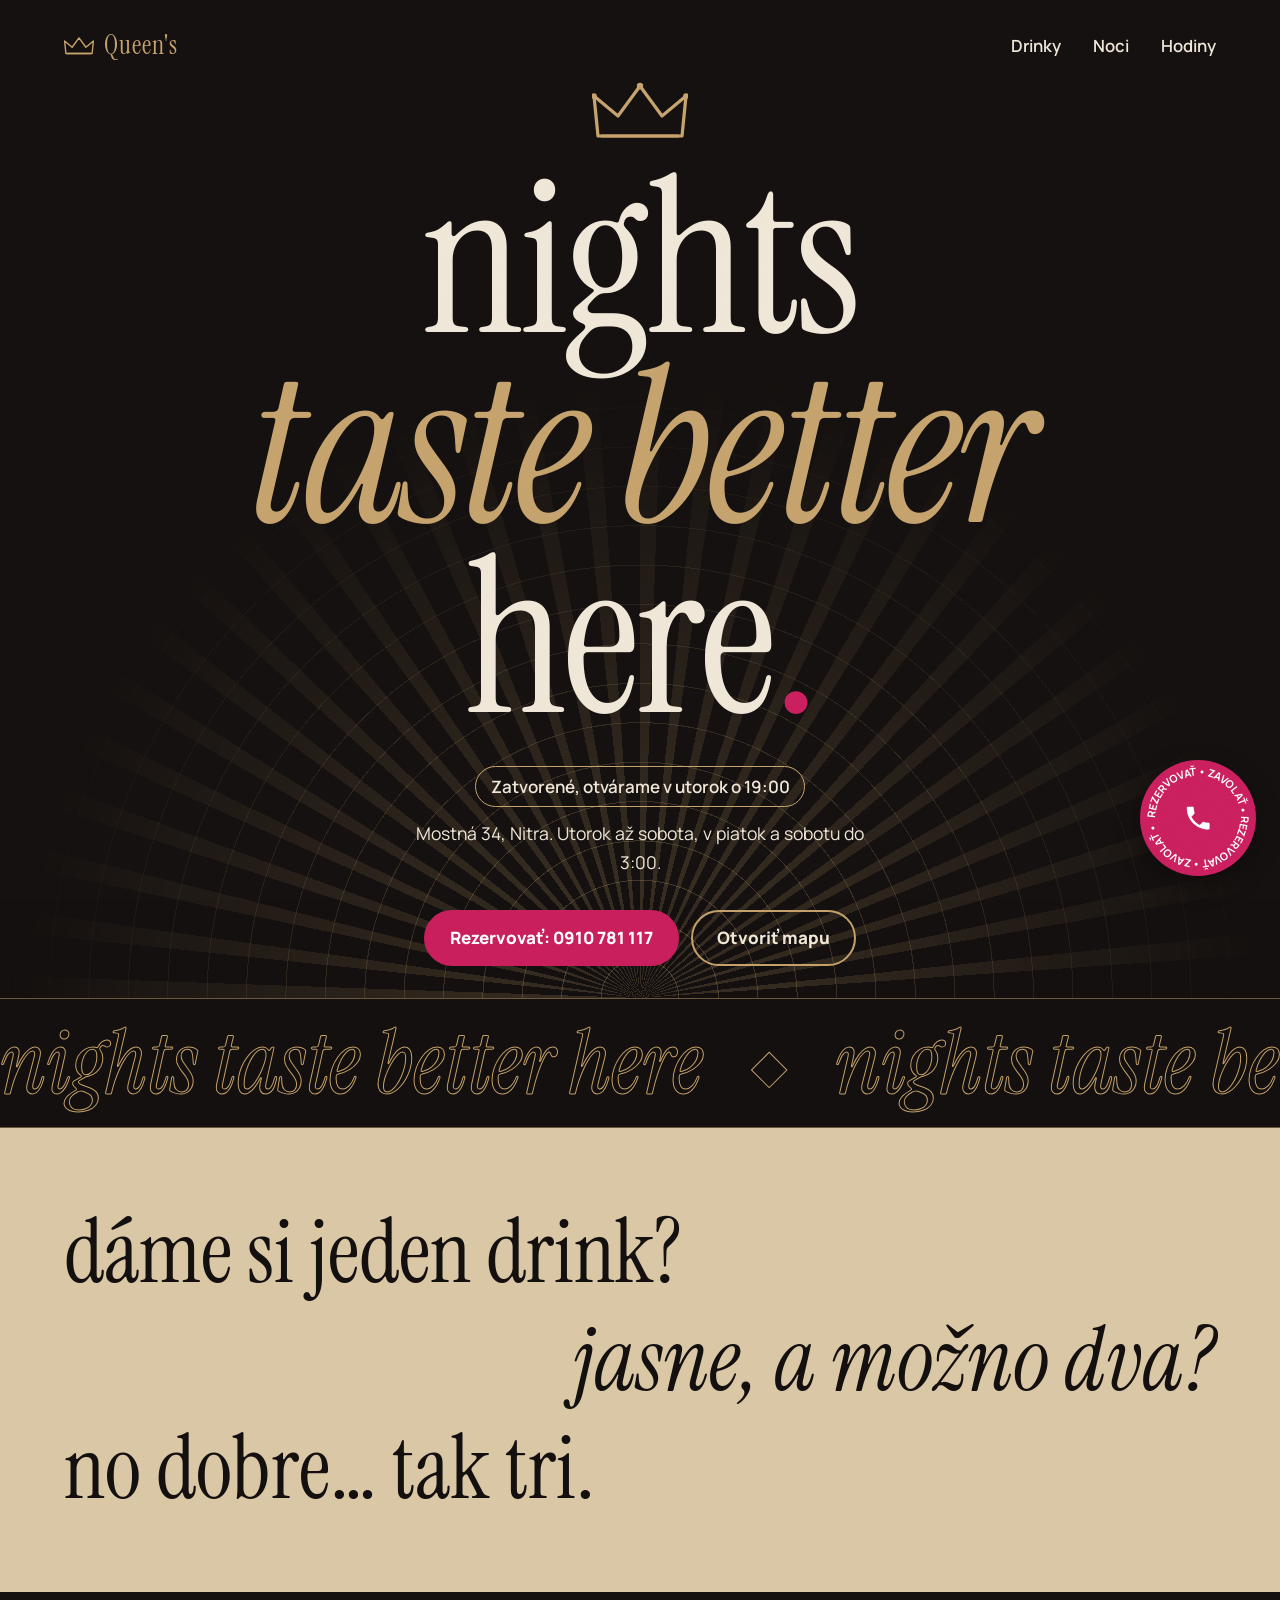
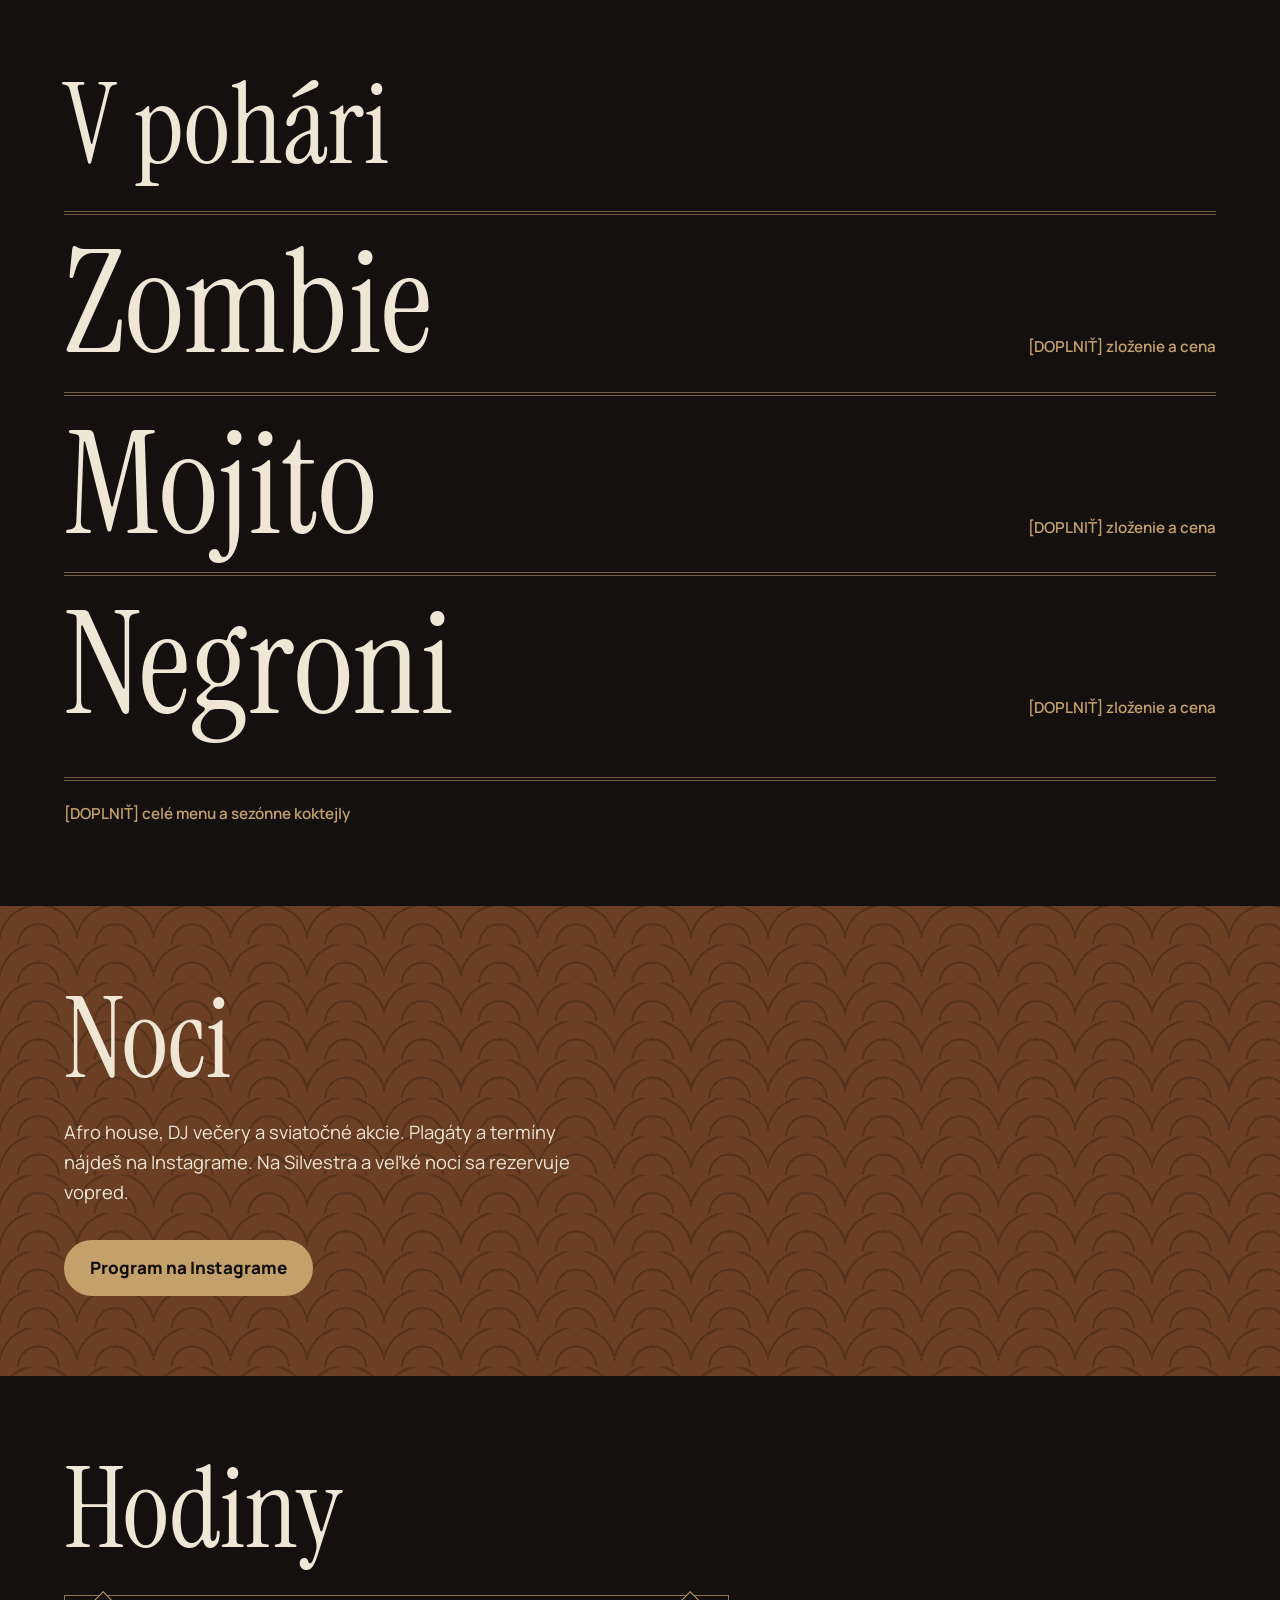
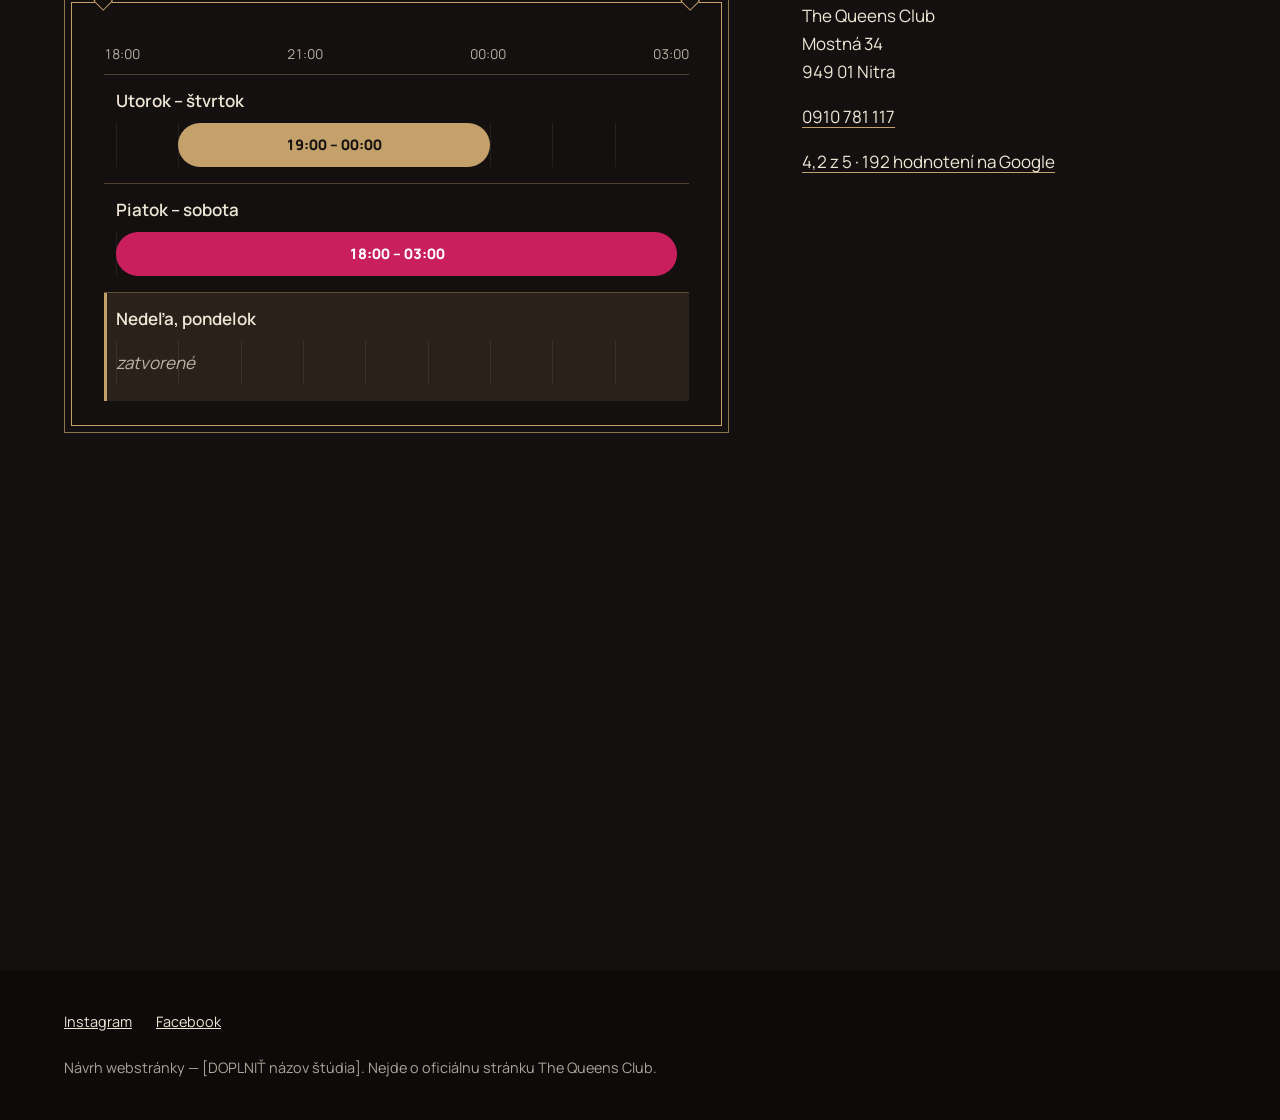
==== index.html @ d75f53e1 "Add The Queens Club demo website Static HTML/CSS/JS demo site for The Queens Club, Nitra: art-deco s" ====
<!doctype html>
<html lang="sk">
<head>
  <meta charset="utf-8">
  <meta name="viewport" content="width=device-width, initial-scale=1">
  <title>The Queens Club Nitra | Koktejlový klub na Mostnej</title>
  <meta name="description" content="The Queens Club je koktejlový klub na Mostnej ulici v Nitre. Koktejly, afro house a DJ večery. Otvorené utorok až sobotu, v piatok a sobotu do 3:00.">
  <meta name="theme-color" content="#14100f">
  <meta property="og:type" content="website">
  <meta property="og:locale" content="sk_SK">
  <meta property="og:title" content="The Queens Club Nitra | nights taste better here.">
  <meta property="og:description" content="Koktejlový klub na Mostnej 34 v Nitre. Utorok až sobota.">
  <link rel="preconnect" href="https://fonts.googleapis.com">
  <link rel="preconnect" href="https://fonts.gstatic.com" crossorigin>
  <link href="https://fonts.googleapis.com/css2?family=Instrument+Serif:ital@0;1&family=Manrope:wght@400;600;800&display=swap" rel="stylesheet">
  <link rel="stylesheet" href="style.css">
  <link rel="stylesheet" href="motion.css">
  <script defer src="script.js"></script>
  <script defer src="motion.js"></script>
  <script type="application/ld+json">
  {
    "@context": "https://schema.org",
    "@type": "BarOrPub",
    "name": "The Queens Club",
    "telephone": "+421910781117",
    "priceRange": "10–15 €",
    "address": {
      "@type": "PostalAddress",
      "streetAddress": "Mostná 34",
      "postalCode": "949 01",
      "addressLocality": "Nitra",
      "addressCountry": "SK"
    },
    "geo": {
      "@type": "GeoCoordinates",
      "latitude": 48.3154497,
      "longitude": 18.0902766
    },
    "openingHoursSpecification": [
      { "@type": "OpeningHoursSpecification", "dayOfWeek": ["Tuesday", "Wednesday", "Thursday"], "opens": "19:00", "closes": "00:00" },
      { "@type": "OpeningHoursSpecification", "dayOfWeek": ["Friday", "Saturday"], "opens": "18:00", "closes": "03:00" }
    ],
    "sameAs": [
      "https://www.instagram.com/thequeensclub_nitra/",
      "https://www.facebook.com/thequeensclubnitra"
    ]
  }
  </script>
</head>
<body>
  <a class="skip-link" href="#noc">Preskočiť na obsah</a>

  <header class="topbar">
    <a class="brand" href="#top" aria-label="The Queens Club, začiatok stránky">
      <svg class="brand-crown" viewBox="0 0 48 32" width="30" height="20" aria-hidden="true" focusable="false">
        <path d="M3 28 L1 8 L13 18 L24 3 L35 18 L47 8 L45 28 Z" fill="none" stroke="currentColor" stroke-width="2.2" stroke-linejoin="round"/>
        <path d="M5 28 H43" stroke="currentColor" stroke-width="2.2" stroke-linecap="round"/>
      </svg>
      <span class="brand-name">Queen's</span>
    </a>
    <nav class="topbar-nav" aria-label="Hlavná navigácia">
      <a href="#pohar">Drinky</a>
      <a href="#noci">Noci</a>
      <a href="#hodiny">Hodiny</a>
    </nav>
  </header>

  <main id="top">
    <section class="hero">
      <div class="sunburst" aria-hidden="true"></div>
      <svg class="hero-crown" viewBox="0 0 48 32" width="72" height="48" aria-hidden="true" focusable="false">
        <path d="M3 28 L1 8 L13 18 L24 3 L35 18 L47 8 L45 28 Z" fill="none" stroke="currentColor" stroke-width="1.6" stroke-linejoin="round"/>
        <path d="M5 28 H43" stroke="currentColor" stroke-width="1.6" stroke-linecap="round"/>
        <circle cx="24" cy="3" r="1.6" fill="currentColor"/>
        <circle cx="1" cy="8" r="1.4" fill="currentColor"/>
        <circle cx="47" cy="8" r="1.4" fill="currentColor"/>
      </svg>
      <h1 class="hero-title">
        <span class="hero-line">nights</span>
        <span class="hero-line hero-line-italic">taste better</span>
        <span class="hero-line">here<span class="hero-dot">.</span></span>
        <span class="visually-hidden">The Queens Club Nitra, koktejlový klub</span>
      </h1>
      <div class="hero-info">
        <p class="hero-status" data-open-status>Otváracie hodiny nižšie</p>
        <p class="hero-where">Mostná 34, Nitra. Utorok až sobota, v piatok a sobotu do 3:00.</p>
        <div class="actions">
          <a class="button button-raspberry" href="tel:+421910781117">Rezervovať: 0910 781 117</a>
          <a class="button button-line" href="https://www.google.com/maps/search/?api=1&amp;query=The+Queens+Club+Mostná+34+Nitra" rel="noopener">Otvoriť mapu</a>
        </div>
      </div>
    </section>

    <div class="marquee" aria-hidden="true">
      <div class="marquee-track">
        <span>nights taste better here<i class="marquee-sep"></i>nights taste better here<i class="marquee-sep"></i>nights taste better here<i class="marquee-sep"></i>nights taste better here<i class="marquee-sep"></i></span>
        <span>nights taste better here<i class="marquee-sep"></i>nights taste better here<i class="marquee-sep"></i>nights taste better here<i class="marquee-sep"></i>nights taste better here<i class="marquee-sep"></i></span>
      </div>
    </div>

    <section class="dialogue" id="noc" aria-label="Rozhovor pri bare">
      <p class="dialogue-line dialogue-left" data-reveal>dáme si jeden drink?</p>
      <p class="dialogue-line dialogue-right" data-reveal>jasne, a možno dva?</p>
      <p class="dialogue-line dialogue-left" data-reveal>no dobre… tak tri.</p>
    </section>

    <section class="glass" id="pohar">
      <h2>V pohári</h2>
      <ol class="drink-list">
        <li data-reveal>
          <span class="drink-name">Zombie</span>
          <span class="placeholder">[DOPLNIŤ] zloženie a cena</span>
        </li>
        <li data-reveal>
          <span class="drink-name">Mojito</span>
          <span class="placeholder">[DOPLNIŤ] zloženie a cena</span>
        </li>
        <li data-reveal>
          <span class="drink-name">Negroni</span>
          <span class="placeholder">[DOPLNIŤ] zloženie a cena</span>
        </li>
      </ol>
      <p class="placeholder glass-more">[DOPLNIŤ] celé menu a sezónne koktejly</p>
    </section>

    <section class="nights" id="noci">
      <h2 data-reveal>Noci</h2>
      <p>Afro house, DJ večery a sviatočné akcie. Plagáty a termíny nájdeš na Instagrame. Na Silvestra a veľké noci sa rezervuje vopred.</p>
      <a class="button button-bronze" href="https://www.instagram.com/thequeensclub_nitra/" rel="noopener">Program na Instagrame</a>
    </section>

    <section class="hours" id="hodiny">
      <h2>Hodiny</h2>
      <div class="hours-grid">
        <div class="timeline deco-frame" data-reveal="fade" role="group" aria-label="Otváracie hodiny">
          <div class="timeline-axis" aria-hidden="true">
            <span>18:00</span><span>21:00</span><span>00:00</span><span>03:00</span>
          </div>
          <div class="timeline-row" data-days="2 3 4">
            <p class="timeline-day">Utorok – štvrtok</p>
            <div class="timeline-track"><span class="timeline-bar bar-weekday">19:00 – 00:00</span></div>
          </div>
          <div class="timeline-row" data-days="5 6">
            <p class="timeline-day">Piatok – sobota</p>
            <div class="timeline-track"><span class="timeline-bar bar-weekend">18:00 – 03:00</span></div>
          </div>
          <div class="timeline-row" data-days="0 1">
            <p class="timeline-day">Nedeľa, pondelok</p>
            <div class="timeline-track"><span class="timeline-closed">zatvorené</span></div>
          </div>
        </div>
        <address class="address">
          <p>The Queens Club<br>Mostná 34<br>949 01 Nitra</p>
          <p><a href="tel:+421910781117">0910 781 117</a></p>
          <p class="rating"><a href="https://www.google.com/maps/place/The+Queens+Club/@48.3154497,18.0902766,17z" rel="noopener">4,2 z 5 · 192 hodnotení na Google</a></p>
        </address>
      </div>
      <iframe class="map" title="Mapa: The Queens Club, Mostná 34, Nitra" loading="lazy"
              src="https://www.google.com/maps?q=48.3154497,18.0902766&amp;z=17&amp;output=embed"></iframe>
    </section>
  </main>

  <footer class="footer">
    <p class="footer-social">
      <a href="https://www.instagram.com/thequeensclub_nitra/" rel="noopener">Instagram</a>
      <a href="https://www.facebook.com/thequeensclubnitra" rel="noopener">Facebook</a>
    </p>
    <p class="footer-note">Návrh webstránky — [DOPLNIŤ názov štúdia]. Nejde o oficiálnu stránku The Queens Club.</p>
  </footer>

  <a class="orb" href="tel:+421910781117" rel="noopener" aria-label="Zavolať a rezervovať stôl">
    <svg class="orb-ring" viewBox="0 0 120 120" aria-hidden="true" focusable="false">
      <defs>
        <path id="orb-path" d="M60,60 m-44,0 a44,44 0 1,1 88,0 a44,44 0 1,1 -88,0"/>
      </defs>
      <text><textPath href="#orb-path" textLength="270" lengthAdjust="spacing">Rezervovať • Zavolať • Rezervovať • Zavolať •</textPath></text>
    </svg>
    <svg class="orb-icon" viewBox="0 0 24 24" aria-hidden="true" focusable="false"><path d="M6.62 10.79c1.44 2.83 3.76 5.14 6.59 6.59l2.2-2.2c.27-.27.67-.36 1.02-.24 1.12.37 2.33.57 3.57.57.55 0 1 .45 1 1V20c0 .55-.45 1-1 1-9.39 0-17-7.61-17-17 0-.55.45-1 1-1h3.5c.55 0 1 .45 1 1 0 1.25.2 2.45.57 3.57.11.35.03.74-.25 1.02l-2.2 2.2z" fill="currentColor"/></svg>
  </a>

  <nav class="dock" aria-label="Rýchle akcie">
    <a class="button button-line" href="tel:+421910781117">Zavolať</a>
    <a class="button button-raspberry" href="tel:+421910781117">Rezervovať</a>
  </nav>
</body>
</html>
---- style.css ----
:root {
  --night: #14100f;
  --night-deep: #0d0a09;
  --cream: #efe6d6;
  --sand: #d9c7a6;
  --bronze: #c4a06a;
  --raspberry: #c91f5d;
  --leather: #6b3f23;
  --font-display: "Instrument Serif", "Georgia", serif;
  --font-body: "Manrope", "Segoe UI", sans-serif;
  --gutter: 1.25rem;
  --dock-height: 4.75rem;
}

*,
*::before,
*::after {
  box-sizing: border-box;
}

html {
  scroll-behavior: smooth;
  scroll-padding-top: 4rem;
}

body {
  margin: 0;
  padding-bottom: var(--dock-height);
  background: var(--night);
  color: var(--cream);
  font-family: var(--font-body);
  font-size: 1.0625rem;
  line-height: 1.65;
}

a {
  color: inherit;
}

:focus-visible {
  outline: 3px solid var(--bronze);
  outline-offset: 3px;
}

h1,
h2 {
  margin: 0;
  font-family: var(--font-display);
  font-weight: 400;
  line-height: 0.95;
}

h2 {
  font-size: clamp(3.25rem, 11vw, 7rem);
}

p {
  margin: 0 0 1em;
}

.visually-hidden {
  position: absolute;
  width: 1px;
  height: 1px;
  overflow: hidden;
  clip-path: inset(50%);
  white-space: nowrap;
}

.skip-link {
  position: absolute;
  left: var(--gutter);
  top: -4rem;
  z-index: 20;
  padding: 0.75rem 1rem;
  background: var(--bronze);
  color: var(--night);
}

.skip-link:focus {
  top: 0.75rem;
}

.topbar {
  position: absolute;
  inset: 0 0 auto 0;
  z-index: 10;
  display: flex;
  align-items: center;
  justify-content: space-between;
  padding: 1rem var(--gutter);
}

.brand {
  display: inline-flex;
  align-items: center;
  gap: 0.6rem;
  color: var(--bronze);
  text-decoration: none;
}

.brand-name {
  font-family: var(--font-display);
  font-size: 1.6rem;
  letter-spacing: 0.04em;
}

.topbar-nav {
  display: flex;
  gap: 1.1rem;
  font-size: 0.95rem;
  font-weight: 600;
}

.topbar-nav a {
  display: inline-block;
  padding: 0.5rem 0;
  text-decoration: none;
}

.topbar-nav a:hover {
  color: var(--bronze);
}

.button {
  display: inline-flex;
  align-items: center;
  justify-content: center;
  min-height: 3.25rem;
  padding: 0.75rem 1.5rem;
  border: 2px solid var(--raspberry);
  border-radius: 999px;
  font-weight: 800;
  text-decoration: none;
  text-align: center;
  transition: background-color 0.2s, color 0.2s, border-color 0.2s;
}

.button-raspberry {
  background: var(--raspberry);
  color: #fff;
}

.button-raspberry:hover {
  background: var(--cream);
  border-color: var(--cream);
  color: var(--night);
}

.button-line {
  border-color: var(--bronze);
  background: transparent;
  color: var(--cream);
}

.button-line:hover {
  background: var(--bronze);
  color: var(--night);
}

.button-bronze {
  border-color: var(--bronze);
  background: var(--bronze);
  color: var(--night);
}

.button-bronze:hover {
  background: transparent;
  color: var(--cream);
}

.actions {
  display: flex;
  flex-wrap: wrap;
  gap: 0.75rem;
}

.hero {
  display: flex;
  flex-direction: column;
  justify-content: center;
  min-height: 100svh;
  padding: 5rem var(--gutter) 2rem;
}

.hero-title {
  display: flex;
  flex-direction: column;
  font-size: clamp(4.5rem, min(24vw, 24vh), 15rem);
  letter-spacing: -0.02em;
  line-height: 0.88;
}

.hero-line {
  display: block;
  animation: rise 0.9s ease-out both;
}

.hero-line-italic {
  padding-left: 0.5em;
  font-style: italic;
  color: var(--bronze);
  animation-delay: 0.15s;
}

.hero-line:nth-of-type(3) {
  animation-delay: 0.3s;
}

.hero-dot {
  color: var(--raspberry);
}

.hero-info {
  margin-top: 2rem;
}

.hero-status {
  display: inline-block;
  margin-bottom: 0.75rem;
  padding: 0.35rem 0.9rem;
  border: 1px solid var(--bronze);
  border-radius: 999px;
  font-weight: 600;
}

[data-open="true"] {
  border-color: #8fd18f;
}

.hero-where {
  max-width: 28rem;
  font-size: 1.1rem;
}

.hero .actions {
  display: none;
}

.dialogue {
  display: flex;
  flex-direction: column;
  gap: 1.25rem;
  padding: 5rem var(--gutter);
  background: var(--sand);
  color: var(--night);
}

.dialogue-line {
  margin: 0;
  max-width: 80%;
  font-family: var(--font-display);
  font-size: clamp(2.4rem, 8vw, 5.5rem);
  line-height: 1;
}

.dialogue-right {
  align-self: flex-end;
  font-style: italic;
  text-align: right;
}

.glass {
  padding: 5rem var(--gutter);
}

.drink-list {
  margin: 2rem 0 0;
  padding: 0;
  list-style: none;
}

.drink-list li {
  display: flex;
  flex-direction: column;
  padding: 1.25rem 0;
  border-top: 1px solid rgba(196, 160, 106, 0.4);
}

.drink-name {
  font-family: var(--font-display);
  font-size: clamp(4rem, 15vw, 9rem);
  line-height: 0.95;
}

.placeholder {
  color: var(--bronze);
  font-weight: 600;
  font-size: 0.95rem;
}

.glass-more {
  margin: 1.5rem 0 0;
  padding-top: 1.25rem;
  border-top: 1px solid rgba(196, 160, 106, 0.4);
}

.nights {
  padding: 5rem var(--gutter);
  background: var(--leather);
}

.nights p {
  max-width: 34rem;
  margin: 1.5rem 0 2rem;
  font-size: 1.15rem;
}

.hours {
  padding: 5rem var(--gutter) 3rem;
}

.hours-grid {
  display: grid;
  gap: 3rem;
  margin-top: 2.5rem;
}

.timeline-axis {
  display: flex;
  justify-content: space-between;
  margin-bottom: 0.5rem;
  color: rgba(239, 230, 214, 0.75);
  font-size: 0.85rem;
  font-variant-numeric: tabular-nums;
}

.timeline-row {
  padding: 0.75rem 0.75rem 1rem;
  border-top: 1px solid rgba(196, 160, 106, 0.35);
}

.timeline-row.is-today {
  background: rgba(196, 160, 106, 0.12);
  box-shadow: inset 3px 0 0 var(--bronze);
}

.timeline-day {
  margin: 0 0 0.5rem;
  font-weight: 600;
}

.timeline-track {
  display: grid;
  grid-template-columns: repeat(9, 1fr);
  align-items: center;
  min-height: 2.75rem;
  background: repeating-linear-gradient(to right, rgba(239, 230, 214, 0.08) 0 1px, transparent 1px calc(100% / 9));
}

.timeline-bar {
  display: flex;
  align-items: center;
  justify-content: center;
  min-height: 2.75rem;
  border-radius: 999px;
  font-size: 0.9rem;
  font-weight: 800;
  font-variant-numeric: tabular-nums;
}

.bar-weekday {
  grid-column: 2 / 7;
  background: var(--bronze);
  color: var(--night);
}

.bar-weekend {
  grid-column: 1 / 10;
  background: var(--raspberry);
  color: #fff;
}

.timeline-closed {
  grid-column: 1 / -1;
  color: rgba(239, 230, 214, 0.75);
  font-style: italic;
}

.address {
  font-style: normal;
}

.address a {
  text-decoration-color: var(--bronze);
  text-underline-offset: 0.25em;
}

.map {
  display: block;
  width: 100%;
  height: 22rem;
  margin-top: 3rem;
  border: 0;
  filter: grayscale(0.7) invert(0.9) contrast(0.9);
}

.footer {
  padding: 2rem var(--gutter) 2.5rem;
  background: var(--night-deep);
  font-size: 0.9rem;
}

.footer-social {
  display: flex;
  gap: 1.5rem;
}

.footer-social a {
  display: inline-block;
  padding: 0.5rem 0;
}

.footer-note {
  margin: 0.5rem 0 0;
  color: rgba(239, 230, 214, 0.7);
}

.dock {
  position: fixed;
  inset: auto 0 0 0;
  z-index: 15;
  display: grid;
  grid-template-columns: 1fr 1.4fr;
  gap: 0.75rem;
  padding: 0.75rem var(--gutter) calc(0.75rem + env(safe-area-inset-bottom));
  background: var(--night-deep);
  border-top: 1px solid rgba(196, 160, 106, 0.5);
}

@keyframes rise {
  from {
    opacity: 0;
    transform: translateY(1.25rem);
  }
  to {
    opacity: 1;
    transform: none;
  }
}

@media (min-width: 48rem) {
  :root {
    --gutter: 3rem;
  }

  body {
    padding-bottom: 0;
  }

  .dock {
    display: none;
  }

  .topbar {
    padding-top: 1.5rem;
  }

  .topbar-nav {
    gap: 2rem;
    font-size: 1.05rem;
  }

  .hero .actions {
    display: flex;
  }

  .hero-info {
    display: grid;
    grid-template-columns: max-content 1fr;
    align-items: center;
    column-gap: 2rem;
  }

  .hero-status,
  .hero-where {
    margin: 0;
  }

  .hero .actions {
    grid-column: 1 / -1;
    margin-top: 1.25rem;
  }

  .dialogue-line {
    max-width: 60%;
  }

  .drink-list li {
    flex-direction: row;
    align-items: baseline;
    justify-content: space-between;
    gap: 2rem;
  }

  .hours-grid {
    grid-template-columns: minmax(0, 1.6fr) minmax(0, 1fr);
    gap: 5rem;
  }

  .map {
    height: 28rem;
  }
}

@media (min-width: 75rem) {
  :root {
    --gutter: max(4rem, calc((100vw - 76rem) / 2));
  }
}

@media (prefers-reduced-motion: reduce) {
  html {
    scroll-behavior: auto;
  }

  .hero-line {
    animation: none;
  }

    .button {
    transition: none;
  }
}

body::after {
  content: "";
  position: fixed;
  inset: 0;
  z-index: 30;
  pointer-events: none;
  background: url("assets/grain.svg");
  opacity: 0.08;
  mix-blend-mode: overlay;
}

.hero {
  position: relative;
  align-items: center;
  overflow: hidden;
  text-align: center;
}

.hero > *:not(.sunburst) {
  position: relative;
  z-index: 1;
}

.hero-crown {
  margin-bottom: 1.25rem;
  color: var(--bronze);
}

.hero-title {
  align-items: center;
}

.hero-line-italic {
  padding-left: 0;
}

.sunburst {
  position: absolute;
  left: 50%;
  bottom: -80vmax;
  z-index: 0;
  width: 160vmax;
  height: 160vmax;
  transform: translateX(-50%);
  background:
    repeating-conic-gradient(from 0deg at 50% 50%, rgba(196, 160, 106, 0.2) 0 2deg, transparent 2deg 6deg),
    repeating-radial-gradient(circle at 50% 50%, transparent 0 2.4rem, rgba(196, 160, 106, 0.28) 2.4rem calc(2.4rem + 1px));
  -webkit-mask-image: radial-gradient(circle closest-side, #000 8%, transparent 62%);
  mask-image: radial-gradient(circle closest-side, #000 8%, transparent 62%);
  pointer-events: none;
}

.hero-info {
  display: flex;
  flex-direction: column;
  align-items: center;
}

.hero .actions {
  justify-content: center;
}

.drink-list li {
  border-top: 4px double rgba(196, 160, 106, 0.55);
}

.glass-more {
  border-top: 4px double rgba(196, 160, 106, 0.55);
}

.nights {
  background-color: var(--leather);
  background-image: radial-gradient(circle at 50% 100%, transparent 0 1.2rem, rgba(0, 0, 0, 0.22) 1.2rem calc(1.2rem + 2px), transparent calc(1.2rem + 2px) 2.4rem, rgba(0, 0, 0, 0.22) 2.4rem calc(2.4rem + 2px), transparent calc(2.4rem + 2px));
  background-size: 4.8rem 2.4rem;
}

.deco-frame {
  position: relative;
  padding: 2rem 1.25rem 1.25rem;
  border: 1px solid var(--bronze);
  box-shadow: 0 0 0 6px var(--night), 0 0 0 7px rgba(196, 160, 106, 0.7);
}

.deco-frame::before,
.deco-frame::after {
  content: "";
  position: absolute;
  top: -0.55rem;
  width: 0.9rem;
  height: 0.9rem;
  background: var(--night);
  border: 1px solid var(--bronze);
  transform: rotate(45deg);
}

.deco-frame::before {
  left: 1.5rem;
}

.deco-frame::after {
  right: 1.5rem;
}

.hours-grid {
  padding: 0 7px;
}

@media (min-width: 48rem) {
  .hero-info {
    display: flex;
  }

  .hero-status,
  .hero-where {
    margin-bottom: 0.75rem;
  }

  .hero-crown {
    width: 96px;
    height: 64px;
  }

  .deco-frame {
    padding: 2.5rem 2rem 1.5rem;
  }
}

@media (prefers-reduced-motion: no-preference) {
  .sunburst {
    animation: sun-turn 240s linear infinite;
  }
}

@keyframes sun-turn {
  to {
    transform: translateX(-50%) rotate(360deg);
  }
}

:root {
  --accent: var(--raspberry);
  --accent-ink: #fff;
  --accent-hover: var(--cream);
  --accent-hover-ink: var(--night);
  --cursor-color: var(--bronze);
  --orb-font: var(--font-body);
  --marquee-duration: 60s;
}

.marquee {
  padding: 1rem 0;
  border-block: 1px solid rgba(196, 160, 106, 0.5);
  background: var(--night);
}

.marquee-track span {
  font-family: var(--font-display);
  font-size: clamp(2.5rem, 7vw, 5.5rem);
  font-style: italic;
  line-height: 1.1;
  color: transparent;
  -webkit-text-stroke: 1px var(--bronze);
}

.marquee-sep {
  display: inline-block;
  width: 0.3em;
  height: 0.3em;
  margin: 0 0.6em 0.1em;
  border: 1px solid var(--bronze);
  transform: rotate(45deg);
}
---- motion.css ----
.js [data-reveal] {
  opacity: 0;
  transform: translateY(1.5rem);
  transition: opacity 0.8s ease-out, transform 0.8s ease-out, clip-path 1.1s cubic-bezier(0.2, 0.7, 0.2, 1);
  transition-delay: calc(var(--reveal-order, 0) * 130ms);
}

.js [data-reveal="fade"] {
  transform: var(--rest-transform, none);
}

.js [data-reveal="wipe"] {
  opacity: 1;
  transform: var(--rest-transform, none);
  clip-path: inset(100% 0 0 0);
}

.js [data-reveal].is-revealed {
  opacity: 1;
  transform: var(--rest-transform, none);
}

.js [data-reveal="wipe"].is-revealed {
  clip-path: inset(0);
}

.cursor {
  position: fixed;
  top: 0;
  left: 0;
  z-index: 40;
  width: 2.25rem;
  height: 2.25rem;
  margin: -1.125rem 0 0 -1.125rem;
  border: 1.5px solid var(--cursor-color);
  border-radius: 50%;
  opacity: 0;
  pointer-events: none;
  transition: opacity 0.3s, width 0.25s, height 0.25s, margin 0.25s, background-color 0.25s;
}

.cursor::after {
  content: "";
  position: absolute;
  top: 50%;
  left: 50%;
  width: 0.3rem;
  height: 0.3rem;
  margin: -0.15rem 0 0 -0.15rem;
  border-radius: 50%;
  background: var(--cursor-color);
}

.has-custom-cursor,
.has-custom-cursor * {
  cursor: none;
}

.cursor.is-visible {
  opacity: 1;
}

.cursor.is-active {
  width: 4rem;
  height: 4rem;
  margin: -2rem 0 0 -2rem;
  background: color-mix(in srgb, var(--cursor-color) 20%, transparent);
}

.marquee {
  overflow: hidden;
  white-space: nowrap;
}

.marquee-track {
  display: flex;
  width: max-content;
  animation: marquee var(--marquee-duration, 45s) linear infinite;
}

.orb {
  display: none;
}

@keyframes marquee {
  to {
    transform: translateX(-50%);
  }
}

@keyframes orb-spin {
  to {
    transform: rotate(360deg);
  }
}

@media (min-width: 48rem) {
  .orb {
    position: fixed;
    right: 1.5rem;
    bottom: 1.5rem;
    z-index: 25;
    display: grid;
    place-items: center;
    width: 7.25rem;
    height: 7.25rem;
    border-radius: 50%;
    background: var(--accent);
    color: var(--accent-ink);
    text-decoration: none;
    box-shadow: 0 0.5rem 1.5rem rgba(0, 0, 0, 0.35);
    transition: background-color 0.2s;
  }

  .orb:hover {
    background: var(--accent-hover);
    color: var(--accent-hover-ink, var(--accent-ink));
  }

  .orb-ring {
    position: absolute;
    inset: 0;
    width: 100%;
    height: 100%;
    animation: orb-spin 22s linear infinite;
  }

  .orb-ring text {
    fill: currentColor;
    font-family: var(--orb-font);
    font-size: 11px;
    font-weight: 700;
    letter-spacing: 0.04em;
    text-transform: uppercase;
  }

  .orb-icon {
    position: relative;
    width: 1.9rem;
    height: 1.9rem;
  }
}

@media (prefers-reduced-motion: reduce) {
  .marquee-track,
  .orb-ring {
    animation: none;
  }

  .orb {
    transition: none;
  }
}
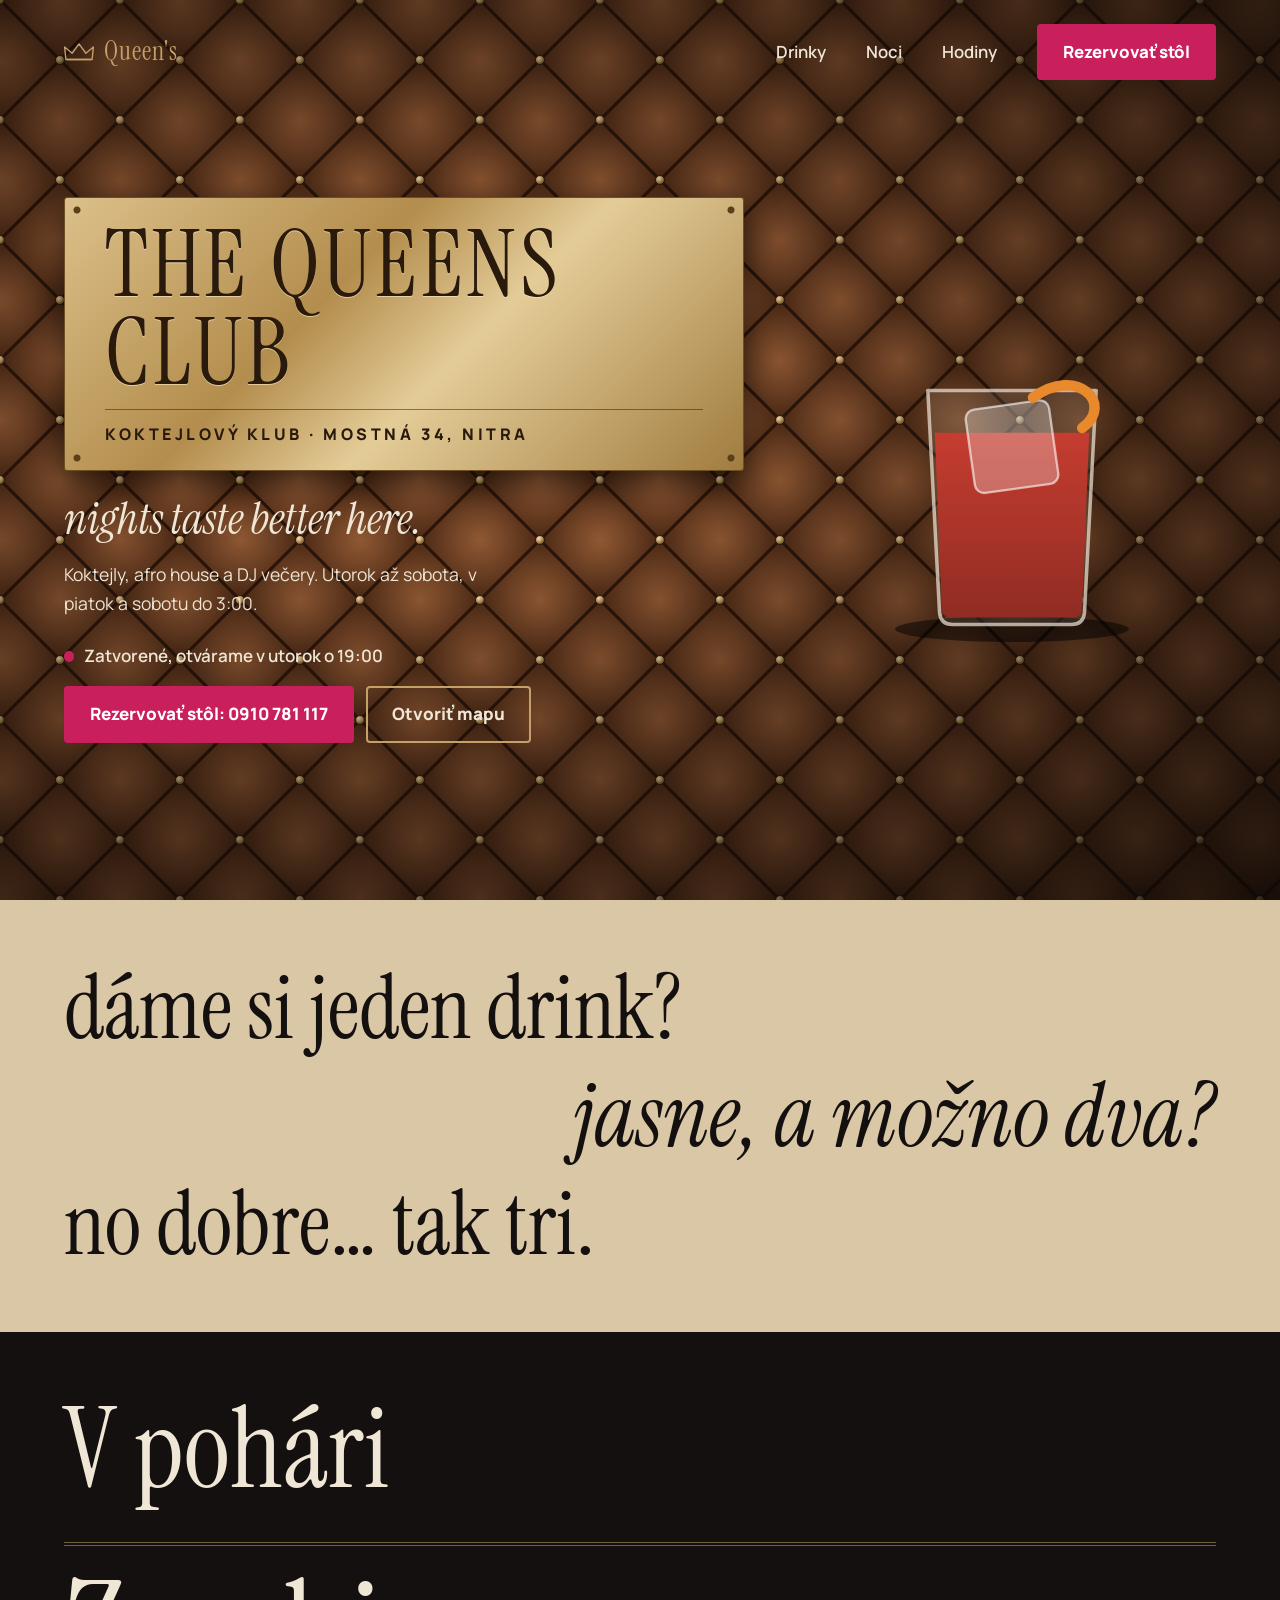
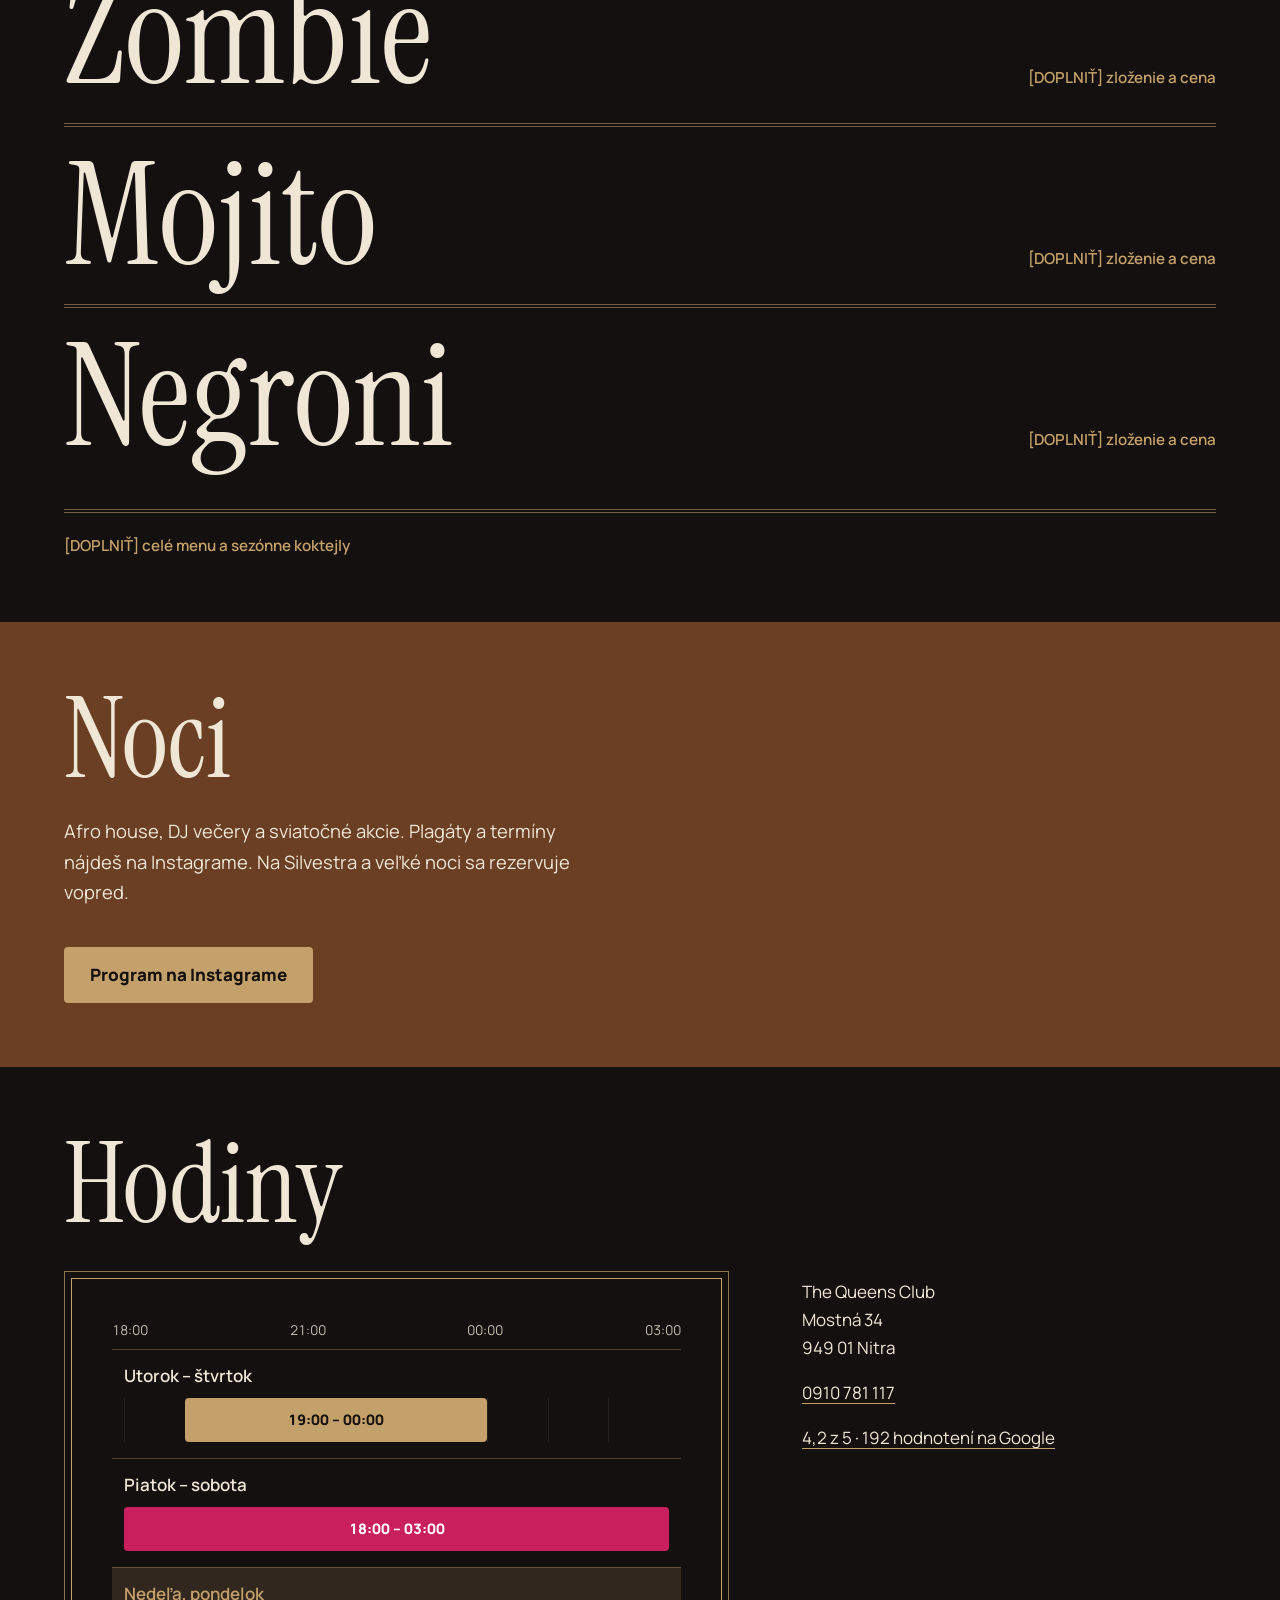
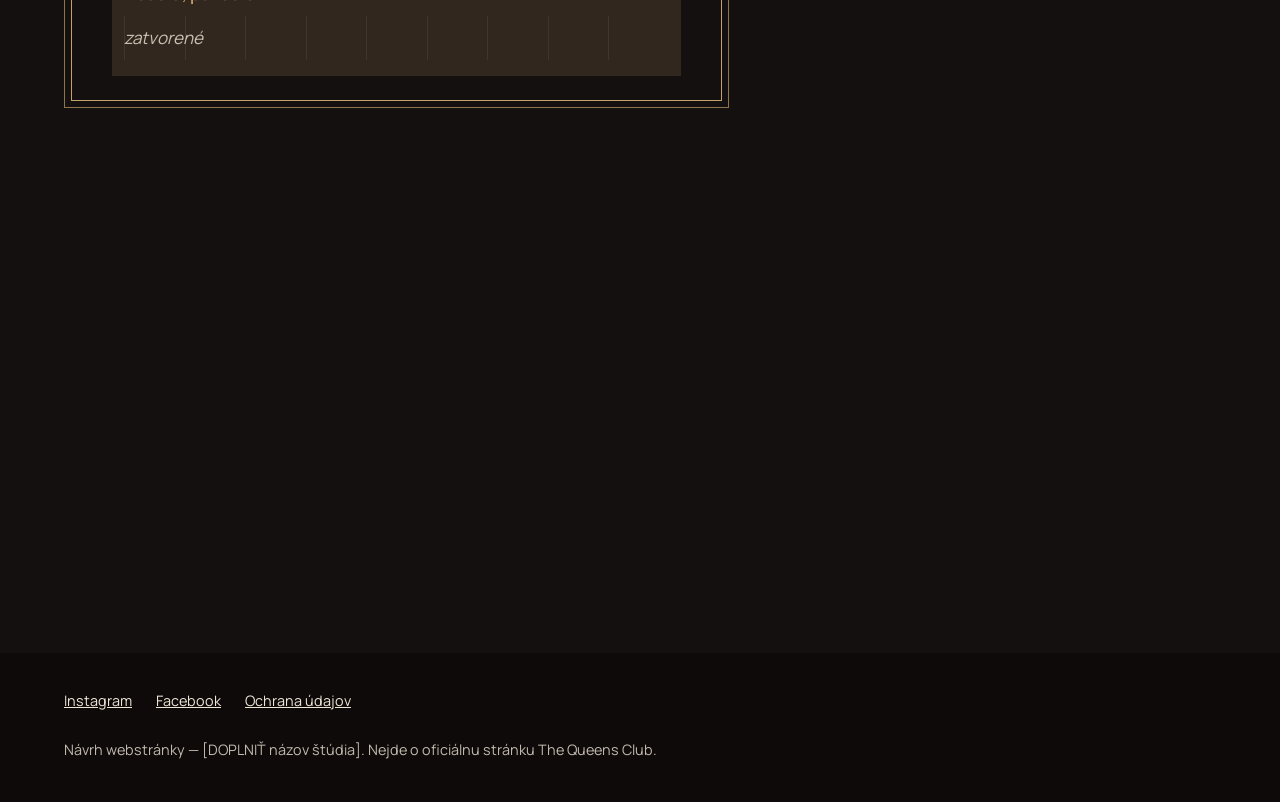
==== commit c5e2a804: "Redo Queens Club site: quilted leather hero with brass plate, remove cursor/orb/reveal effects, add " ====
--- a/index.html
+++ b/index.html
@@ -10,13 +10,17 @@
   <meta property="og:locale" content="sk_SK">
   <meta property="og:title" content="The Queens Club Nitra | nights taste better here.">
   <meta property="og:description" content="Koktejlový klub na Mostnej 34 v Nitre. Utorok až sobota.">
+  <meta property="og:image" content="assets/og.jpg">
+  <meta property="og:image:width" content="1200">
+  <meta property="og:image:height" content="630">
+  <meta property="og:image:alt" content="Mosadzná tabuľka The Queens Club na stehovanej koňakovej koži a pohár Negroni">
+  <link rel="icon" href="assets/favicon.svg" type="image/svg+xml">
   <link rel="preconnect" href="https://fonts.googleapis.com">
   <link rel="preconnect" href="https://fonts.gstatic.com" crossorigin>
   <link href="https://fonts.googleapis.com/css2?family=Instrument+Serif:ital@0;1&family=Manrope:wght@400;600;800&display=swap" rel="stylesheet">
   <link rel="stylesheet" href="style.css">
-  <link rel="stylesheet" href="motion.css">
   <script defer src="script.js"></script>
-  <script defer src="motion.js"></script>
+  <script defer src="dialogue.js"></script>
   <script type="application/ld+json">
   {
     "@context": "https://schema.org",
@@ -62,60 +66,58 @@
       <a href="#pohar">Drinky</a>
       <a href="#noci">Noci</a>
       <a href="#hodiny">Hodiny</a>
+      <a class="button button-raspberry topbar-book" href="tel:+421910781117">Rezervovať stôl</a>
     </nav>
   </header>
 
   <main id="top">
     <section class="hero">
-      <div class="sunburst" aria-hidden="true"></div>
-      <svg class="hero-crown" viewBox="0 0 48 32" width="72" height="48" aria-hidden="true" focusable="false">
-        <path d="M3 28 L1 8 L13 18 L24 3 L35 18 L47 8 L45 28 Z" fill="none" stroke="currentColor" stroke-width="1.6" stroke-linejoin="round"/>
-        <path d="M5 28 H43" stroke="currentColor" stroke-width="1.6" stroke-linecap="round"/>
-        <circle cx="24" cy="3" r="1.6" fill="currentColor"/>
-        <circle cx="1" cy="8" r="1.4" fill="currentColor"/>
-        <circle cx="47" cy="8" r="1.4" fill="currentColor"/>
-      </svg>
-      <h1 class="hero-title">
-        <span class="hero-line">nights</span>
-        <span class="hero-line hero-line-italic">taste better</span>
-        <span class="hero-line">here<span class="hero-dot">.</span></span>
-        <span class="visually-hidden">The Queens Club Nitra, koktejlový klub</span>
-      </h1>
-      <div class="hero-info">
-        <p class="hero-status" data-open-status>Otváracie hodiny nižšie</p>
-        <p class="hero-where">Mostná 34, Nitra. Utorok až sobota, v piatok a sobotu do 3:00.</p>
+      <div class="hero-copy">
+        <h1 class="plate">
+          <span class="plate-name">The Queens Club</span>
+          <span class="plate-sub">koktejlový klub · Mostná 34, Nitra</span>
+        </h1>
+        <p class="hero-tagline">nights taste better here.</p>
+        <p class="hero-lede">Koktejly, afro house a DJ večery. Utorok až sobota, v piatok a sobotu do 3:00.</p>
+        <p class="status" data-open-status>Otváracie hodiny nižšie</p>
         <div class="actions">
-          <a class="button button-raspberry" href="tel:+421910781117">Rezervovať: 0910 781 117</a>
+          <a class="button button-raspberry" href="tel:+421910781117">Rezervovať stôl: 0910 781 117</a>
           <a class="button button-line" href="https://www.google.com/maps/search/?api=1&amp;query=The+Queens+Club+Mostná+34+Nitra" rel="noopener">Otvoriť mapu</a>
         </div>
       </div>
+      <svg class="hero-glass" viewBox="0 0 260 320" role="img" aria-label="Pohár Negroni s veľkou kockou ľadu a pomarančovou kôrou">
+        <defs>
+          <linearGradient id="negroni" x1="0" y1="0" x2="0" y2="1">
+            <stop offset="0" stop-color="#c0291d"/>
+            <stop offset="1" stop-color="#85160f"/>
+          </linearGradient>
+        </defs>
+        <ellipse class="glass-shadow" cx="130" cy="296" rx="100" ry="11"/>
+        <path class="glass-drink" d="M64 128 L196 128 L190 278 Q190 286 182 286 L78 286 Q70 286 70 278 Z"/>
+        <rect class="glass-ice" x="94" y="104" width="72" height="72" rx="8" transform="rotate(-8 130 140)"/>
+        <path class="glass-body" d="M58 92 L202 92 L192 282 Q191 292 181 292 L79 292 Q69 292 68 282 Z"/>
+        <path class="glass-peel" d="M148 98 C186 70 218 104 190 124"/>
+      </svg>
     </section>
 
-    <div class="marquee" aria-hidden="true">
-      <div class="marquee-track">
-        <span>nights taste better here<i class="marquee-sep"></i>nights taste better here<i class="marquee-sep"></i>nights taste better here<i class="marquee-sep"></i>nights taste better here<i class="marquee-sep"></i></span>
-        <span>nights taste better here<i class="marquee-sep"></i>nights taste better here<i class="marquee-sep"></i>nights taste better here<i class="marquee-sep"></i>nights taste better here<i class="marquee-sep"></i></span>
-      </div>
-    </div>
-
     <section class="dialogue" id="noc" aria-label="Rozhovor pri bare">
-      <p class="dialogue-line dialogue-left" data-reveal>dáme si jeden drink?</p>
-      <p class="dialogue-line dialogue-right" data-reveal>jasne, a možno dva?</p>
-      <p class="dialogue-line dialogue-left" data-reveal>no dobre… tak tri.</p>
+      <p class="dialogue-line dialogue-left">dáme si jeden drink?</p>
+      <p class="dialogue-line dialogue-right">jasne, a možno dva?</p>
+      <p class="dialogue-line dialogue-left">no dobre… tak tri.</p>
     </section>
 
     <section class="glass" id="pohar">
       <h2>V pohári</h2>
       <ol class="drink-list">
-        <li data-reveal>
+        <li>
           <span class="drink-name">Zombie</span>
           <span class="placeholder">[DOPLNIŤ] zloženie a cena</span>
         </li>
-        <li data-reveal>
+        <li>
           <span class="drink-name">Mojito</span>
           <span class="placeholder">[DOPLNIŤ] zloženie a cena</span>
         </li>
-        <li data-reveal>
+        <li>
           <span class="drink-name">Negroni</span>
           <span class="placeholder">[DOPLNIŤ] zloženie a cena</span>
         </li>
@@ -124,7 +126,7 @@
     </section>
 
     <section class="nights" id="noci">
-      <h2 data-reveal>Noci</h2>
+      <h2>Noci</h2>
       <p>Afro house, DJ večery a sviatočné akcie. Plagáty a termíny nájdeš na Instagrame. Na Silvestra a veľké noci sa rezervuje vopred.</p>
       <a class="button button-bronze" href="https://www.instagram.com/thequeensclub_nitra/" rel="noopener">Program na Instagrame</a>
     </section>
@@ -132,7 +134,7 @@
     <section class="hours" id="hodiny">
       <h2>Hodiny</h2>
       <div class="hours-grid">
-        <div class="timeline deco-frame" data-reveal="fade" role="group" aria-label="Otváracie hodiny">
+        <div class="timeline" role="group" aria-label="Otváracie hodiny">
           <div class="timeline-axis" aria-hidden="true">
             <span>18:00</span><span>21:00</span><span>00:00</span><span>03:00</span>
           </div>
@@ -161,26 +163,17 @@
   </main>
 
   <footer class="footer">
-    <p class="footer-social">
+    <p class="footer-links">
       <a href="https://www.instagram.com/thequeensclub_nitra/" rel="noopener">Instagram</a>
       <a href="https://www.facebook.com/thequeensclubnitra" rel="noopener">Facebook</a>
+      <a href="ochrana-udajov.html">Ochrana údajov</a>
     </p>
     <p class="footer-note">Návrh webstránky — [DOPLNIŤ názov štúdia]. Nejde o oficiálnu stránku The Queens Club.</p>
   </footer>
 
-  <a class="orb" href="tel:+421910781117" rel="noopener" aria-label="Zavolať a rezervovať stôl">
-    <svg class="orb-ring" viewBox="0 0 120 120" aria-hidden="true" focusable="false">
-      <defs>
-        <path id="orb-path" d="M60,60 m-44,0 a44,44 0 1,1 88,0 a44,44 0 1,1 -88,0"/>
-      </defs>
-      <text><textPath href="#orb-path" textLength="270" lengthAdjust="spacing">Rezervovať • Zavolať • Rezervovať • Zavolať •</textPath></text>
-    </svg>
-    <svg class="orb-icon" viewBox="0 0 24 24" aria-hidden="true" focusable="false"><path d="M6.62 10.79c1.44 2.83 3.76 5.14 6.59 6.59l2.2-2.2c.27-.27.67-.36 1.02-.24 1.12.37 2.33.57 3.57.57.55 0 1 .45 1 1V20c0 .55-.45 1-1 1-9.39 0-17-7.61-17-17 0-.55.45-1 1-1h3.5c.55 0 1 .45 1 1 0 1.25.2 2.45.57 3.57.11.35.03.74-.25 1.02l-2.2 2.2z" fill="currentColor"/></svg>
-  </a>
-
   <nav class="dock" aria-label="Rýchle akcie">
-    <a class="button button-line" href="tel:+421910781117">Zavolať</a>
-    <a class="button button-raspberry" href="tel:+421910781117">Rezervovať</a>
+    <a class="button button-raspberry" href="tel:+421910781117">Rezervovať stôl</a>
+    <a class="button button-line" href="https://www.google.com/maps/search/?api=1&amp;query=The+Queens+Club+Mostná+34+Nitra" rel="noopener">Mapa</a>
   </nav>
 </body>
 </html>
--- a/style.css
+++ b/style.css
@@ -2,14 +2,24 @@
   --night: #14100f;
   --night-deep: #0d0a09;
   --cream: #efe6d6;
+  --cream-muted: rgba(239, 230, 214, 0.8);
   --sand: #d9c7a6;
   --bronze: #c4a06a;
+  --bronze-line: rgba(196, 160, 106, 0.4);
   --raspberry: #c91f5d;
   --leather: #6b3f23;
+  --status-open: #8fd18f;
   --font-display: "Instrument Serif", "Georgia", serif;
   --font-body: "Manrope", "Segoe UI", sans-serif;
+  --space-1: 0.5rem;
+  --space-2: 1rem;
+  --space-3: 1.5rem;
+  --space-4: 2.5rem;
+  --space-5: 4rem;
+  --space-6: 6rem;
   --gutter: 1.25rem;
   --dock-height: 4.75rem;
+  --radius-button: 4px;
 }
 
 *,
@@ -72,7 +82,7 @@
   left: var(--gutter);
   top: -4rem;
   z-index: 20;
-  padding: 0.75rem 1rem;
+  padding: 0.75rem var(--space-2);
   background: var(--bronze);
   color: var(--night);
 }
@@ -88,13 +98,15 @@
   display: flex;
   align-items: center;
   justify-content: space-between;
-  padding: 1rem var(--gutter);
+  gap: var(--space-3);
+  padding: var(--space-2) var(--gutter);
 }
 
 .brand {
   display: inline-flex;
   align-items: center;
   gap: 0.6rem;
+  padding: 0.4rem 0;
   color: var(--bronze);
   text-decoration: none;
 }
@@ -107,19 +119,25 @@
 
 .topbar-nav {
   display: flex;
+  align-items: center;
   gap: 1.1rem;
   font-size: 0.95rem;
   font-weight: 600;
 }
 
-.topbar-nav a {
+.topbar-nav a:not(.button) {
   display: inline-block;
-  padding: 0.5rem 0;
+  padding: 0.7rem 0;
   text-decoration: none;
 }
 
-.topbar-nav a:hover {
+.topbar-nav a:not(.button):hover {
   color: var(--bronze);
+}
+
+.topbar-nav .topbar-book {
+  display: none;
+  min-height: 2.75rem;
 }
 
 .button {
@@ -127,9 +145,9 @@
   align-items: center;
   justify-content: center;
   min-height: 3.25rem;
-  padding: 0.75rem 1.5rem;
+  padding: 0.75rem var(--space-3);
   border: 2px solid var(--raspberry);
-  border-radius: 999px;
+  border-radius: var(--radius-button);
   font-weight: 800;
   text-decoration: none;
   text-align: center;
@@ -175,61 +193,89 @@
   gap: 0.75rem;
 }
 
+.status {
+  display: inline-flex;
+  align-items: center;
+  gap: 0.6rem;
+  margin: 0 0 var(--space-2);
+  font-weight: 600;
+}
+
+.status::before {
+  content: "";
+  flex: none;
+  width: 0.65rem;
+  height: 0.65rem;
+  border-radius: 50%;
+  background: var(--raspberry);
+}
+
+.status[data-open="true"]::before {
+  background: var(--status-open);
+}
+
 .hero {
-  display: flex;
-  flex-direction: column;
-  justify-content: center;
+  display: grid;
+  gap: var(--space-4);
+  align-items: center;
   min-height: 100svh;
-  padding: 5rem var(--gutter) 2rem;
-}
-
-.hero-title {
-  display: flex;
-  flex-direction: column;
-  font-size: clamp(4.5rem, min(24vw, 24vh), 15rem);
-  letter-spacing: -0.02em;
-  line-height: 0.88;
-}
-
-.hero-line {
+  padding: 5.5rem var(--gutter) var(--space-5);
+  background:
+    radial-gradient(ellipse at 35% 45%, transparent 25%, rgba(10, 6, 4, 0.82) 100%),
+    url("assets/leather.svg") 0 0 / 96px 96px;
+}
+
+.plate {
+  display: inline-block;
+  max-width: 100%;
+  margin: 0 0 var(--space-3);
+  padding: var(--space-3) var(--space-4);
+  border: 1px solid #6e4f21;
+  border-radius: 3px;
+  background:
+    radial-gradient(circle at 12px 12px, #5a3f18 0 3px, transparent 4px),
+    radial-gradient(circle at calc(100% - 12px) 12px, #5a3f18 0 3px, transparent 4px),
+    radial-gradient(circle at 12px calc(100% - 12px), #5a3f18 0 3px, transparent 4px),
+    radial-gradient(circle at calc(100% - 12px) calc(100% - 12px), #5a3f18 0 3px, transparent 4px),
+    linear-gradient(135deg, #dcc08a 0%, #b38d4d 38%, #e4cc98 58%, #a07c3f 100%);
+  box-shadow: 0 0.75rem 2rem rgba(0, 0, 0, 0.55);
+  color: #2a1a0c;
+  line-height: 1;
+}
+
+.plate-name {
   display: block;
-  animation: rise 0.9s ease-out both;
-}
-
-.hero-line-italic {
-  padding-left: 0.5em;
+  font-size: clamp(2.5rem, 9.5vw, 5.75rem);
+  letter-spacing: 0.04em;
+  line-height: 0.95;
+  text-shadow: 0 1px 0 rgba(255, 240, 200, 0.6);
+  text-transform: uppercase;
+}
+
+.plate-sub {
+  display: block;
+  margin-top: 0.75rem;
+  padding-top: 0.75rem;
+  border-top: 1px solid rgba(42, 26, 12, 0.5);
+  font-family: var(--font-body);
+  font-size: clamp(0.8rem, 2.4vw, 1rem);
+  font-weight: 800;
+  letter-spacing: 0.22em;
+  line-height: 1.5;
+  text-transform: uppercase;
+}
+
+.hero-tagline {
+  margin: 0 0 var(--space-2);
+  font-family: var(--font-display);
+  font-size: clamp(1.75rem, 5vw, 2.75rem);
   font-style: italic;
-  color: var(--bronze);
-  animation-delay: 0.15s;
-}
-
-.hero-line:nth-of-type(3) {
-  animation-delay: 0.3s;
-}
-
-.hero-dot {
-  color: var(--raspberry);
-}
-
-.hero-info {
-  margin-top: 2rem;
-}
-
-.hero-status {
-  display: inline-block;
-  margin-bottom: 0.75rem;
-  padding: 0.35rem 0.9rem;
-  border: 1px solid var(--bronze);
-  border-radius: 999px;
-  font-weight: 600;
-}
-
-[data-open="true"] {
-  border-color: #8fd18f;
-}
-
-.hero-where {
+  line-height: 1.1;
+}
+
+.hero-lede {
   max-width: 28rem;
+  margin-bottom: var(--space-3);
   font-size: 1.1rem;
 }
 
@@ -237,11 +283,45 @@
   display: none;
 }
 
+.hero-glass {
+  width: min(100%, 15rem);
+  height: auto;
+  justify-self: center;
+}
+
+.glass-shadow {
+  fill: rgba(0, 0, 0, 0.5);
+}
+
+.glass-body {
+  fill: rgba(239, 230, 214, 0.1);
+  stroke: rgba(239, 230, 214, 0.7);
+  stroke-width: 3;
+  stroke-linejoin: round;
+}
+
+.glass-drink {
+  fill: url("#negroni");
+}
+
+.glass-ice {
+  fill: rgba(255, 255, 255, 0.28);
+  stroke: rgba(255, 255, 255, 0.6);
+  stroke-width: 2;
+}
+
+.glass-peel {
+  fill: none;
+  stroke: #e8892b;
+  stroke-width: 9;
+  stroke-linecap: round;
+}
+
 .dialogue {
   display: flex;
   flex-direction: column;
   gap: 1.25rem;
-  padding: 5rem var(--gutter);
+  padding: var(--space-5) var(--gutter);
   background: var(--sand);
   color: var(--night);
 }
@@ -260,12 +340,31 @@
   text-align: right;
 }
 
+.dialogue-scripted .dialogue-line {
+  opacity: 0;
+  transform: translateY(1rem);
+  transition: opacity 0.6s ease-out, transform 0.6s ease-out;
+}
+
+.dialogue-scripted.is-playing .dialogue-line {
+  opacity: 1;
+  transform: none;
+}
+
+.dialogue-scripted.is-playing .dialogue-line:nth-child(2) {
+  transition-delay: 0.9s;
+}
+
+.dialogue-scripted.is-playing .dialogue-line:nth-child(3) {
+  transition-delay: 1.8s;
+}
+
 .glass {
-  padding: 5rem var(--gutter);
+  padding: var(--space-5) var(--gutter);
 }
 
 .drink-list {
-  margin: 2rem 0 0;
+  margin: var(--space-4) 0 0;
   padding: 0;
   list-style: none;
 }
@@ -274,7 +373,7 @@
   display: flex;
   flex-direction: column;
   padding: 1.25rem 0;
-  border-top: 1px solid rgba(196, 160, 106, 0.4);
+  border-top: 4px double rgba(196, 160, 106, 0.55);
 }
 
 .drink-name {
@@ -285,59 +384,69 @@
 
 .placeholder {
   color: var(--bronze);
+  font-size: 0.95rem;
   font-weight: 600;
-  font-size: 0.95rem;
 }
 
 .glass-more {
-  margin: 1.5rem 0 0;
+  margin: var(--space-3) 0 0;
   padding-top: 1.25rem;
-  border-top: 1px solid rgba(196, 160, 106, 0.4);
+  border-top: 4px double rgba(196, 160, 106, 0.55);
 }
 
 .nights {
-  padding: 5rem var(--gutter);
+  padding: var(--space-5) var(--gutter);
   background: var(--leather);
 }
 
 .nights p {
   max-width: 34rem;
-  margin: 1.5rem 0 2rem;
+  margin: var(--space-3) 0 var(--space-4);
   font-size: 1.15rem;
 }
 
 .hours {
-  padding: 5rem var(--gutter) 3rem;
+  padding: var(--space-5) var(--gutter) var(--space-4);
 }
 
 .hours-grid {
   display: grid;
-  gap: 3rem;
-  margin-top: 2.5rem;
+  gap: var(--space-5);
+  margin-top: var(--space-4);
+  padding: 0 7px;
+}
+
+.timeline {
+  padding: var(--space-3) 1.25rem 1.25rem;
+  border: 1px solid var(--bronze);
+  box-shadow: 0 0 0 6px var(--night), 0 0 0 7px rgba(196, 160, 106, 0.7);
 }
 
 .timeline-axis {
   display: flex;
   justify-content: space-between;
-  margin-bottom: 0.5rem;
-  color: rgba(239, 230, 214, 0.75);
+  margin-bottom: var(--space-1);
+  color: var(--cream-muted);
   font-size: 0.85rem;
   font-variant-numeric: tabular-nums;
 }
 
 .timeline-row {
-  padding: 0.75rem 0.75rem 1rem;
+  padding: 0.75rem 0.75rem var(--space-2);
   border-top: 1px solid rgba(196, 160, 106, 0.35);
 }
 
 .timeline-row.is-today {
-  background: rgba(196, 160, 106, 0.12);
-  box-shadow: inset 3px 0 0 var(--bronze);
+  background: rgba(196, 160, 106, 0.16);
 }
 
 .timeline-day {
-  margin: 0 0 0.5rem;
+  margin: 0 0 var(--space-1);
   font-weight: 600;
+}
+
+.timeline-row.is-today .timeline-day {
+  color: var(--bronze);
 }
 
 .timeline-track {
@@ -353,7 +462,7 @@
   align-items: center;
   justify-content: center;
   min-height: 2.75rem;
-  border-radius: 999px;
+  border-radius: var(--radius-button);
   font-size: 0.9rem;
   font-weight: 800;
   font-variant-numeric: tabular-nums;
@@ -373,7 +482,7 @@
 
 .timeline-closed {
   grid-column: 1 / -1;
-  color: rgba(239, 230, 214, 0.75);
+  color: var(--cream-muted);
   font-style: italic;
 }
 
@@ -390,30 +499,31 @@
   display: block;
   width: 100%;
   height: 22rem;
-  margin-top: 3rem;
+  margin-top: var(--space-5);
   border: 0;
   filter: grayscale(0.7) invert(0.9) contrast(0.9);
 }
 
 .footer {
-  padding: 2rem var(--gutter) 2.5rem;
+  padding: var(--space-3) var(--gutter) var(--space-4);
   background: var(--night-deep);
   font-size: 0.9rem;
 }
 
-.footer-social {
-  display: flex;
-  gap: 1.5rem;
-}
-
-.footer-social a {
+.footer-links {
+  display: flex;
+  flex-wrap: wrap;
+  gap: var(--space-3);
+}
+
+.footer-links a {
   display: inline-block;
-  padding: 0.5rem 0;
+  padding: 0.7rem 0;
 }
 
 .footer-note {
-  margin: 0.5rem 0 0;
-  color: rgba(239, 230, 214, 0.7);
+  margin: var(--space-1) 0 0;
+  color: var(--cream-muted);
 }
 
 .dock {
@@ -421,24 +531,13 @@
   inset: auto 0 0 0;
   z-index: 15;
   display: grid;
-  grid-template-columns: 1fr 1.4fr;
+  grid-template-columns: 1.4fr 1fr;
   gap: 0.75rem;
   padding: 0.75rem var(--gutter) calc(0.75rem + env(safe-area-inset-bottom));
   background: var(--night-deep);
   border-top: 1px solid rgba(196, 160, 106, 0.5);
 }
 
-@keyframes rise {
-  from {
-    opacity: 0;
-    transform: translateY(1.25rem);
-  }
-  to {
-    opacity: 1;
-    transform: none;
-  }
-}
-
 @media (min-width: 48rem) {
   :root {
     --gutter: 3rem;
@@ -453,33 +552,31 @@
   }
 
   .topbar {
-    padding-top: 1.5rem;
+    padding-top: var(--space-3);
   }
 
   .topbar-nav {
-    gap: 2rem;
+    gap: var(--space-4);
     font-size: 1.05rem;
+  }
+
+  .topbar-nav .topbar-book {
+    display: inline-flex;
+  }
+
+  .hero {
+    grid-template-columns: minmax(0, 1.25fr) minmax(0, 0.75fr);
+    gap: var(--space-5);
+    padding-top: 6.5rem;
+    background-size: auto, 120px 120px;
   }
 
   .hero .actions {
     display: flex;
   }
 
-  .hero-info {
-    display: grid;
-    grid-template-columns: max-content 1fr;
-    align-items: center;
-    column-gap: 2rem;
-  }
-
-  .hero-status,
-  .hero-where {
-    margin: 0;
-  }
-
-  .hero .actions {
-    grid-column: 1 / -1;
-    margin-top: 1.25rem;
+  .hero-glass {
+    width: min(100%, 19rem);
   }
 
   .dialogue-line {
@@ -490,7 +587,11 @@
     flex-direction: row;
     align-items: baseline;
     justify-content: space-between;
-    gap: 2rem;
+    gap: var(--space-4);
+  }
+
+  .timeline {
+    padding: var(--space-4) var(--space-4) var(--space-3);
   }
 
   .hours-grid {
@@ -514,184 +615,7 @@
     scroll-behavior: auto;
   }
 
-  .hero-line {
-    animation: none;
-  }
-
-    .button {
+  .button {
     transition: none;
   }
 }
-
-body::after {
-  content: "";
-  position: fixed;
-  inset: 0;
-  z-index: 30;
-  pointer-events: none;
-  background: url("assets/grain.svg");
-  opacity: 0.08;
-  mix-blend-mode: overlay;
-}
-
-.hero {
-  position: relative;
-  align-items: center;
-  overflow: hidden;
-  text-align: center;
-}
-
-.hero > *:not(.sunburst) {
-  position: relative;
-  z-index: 1;
-}
-
-.hero-crown {
-  margin-bottom: 1.25rem;
-  color: var(--bronze);
-}
-
-.hero-title {
-  align-items: center;
-}
-
-.hero-line-italic {
-  padding-left: 0;
-}
-
-.sunburst {
-  position: absolute;
-  left: 50%;
-  bottom: -80vmax;
-  z-index: 0;
-  width: 160vmax;
-  height: 160vmax;
-  transform: translateX(-50%);
-  background:
-    repeating-conic-gradient(from 0deg at 50% 50%, rgba(196, 160, 106, 0.2) 0 2deg, transparent 2deg 6deg),
-    repeating-radial-gradient(circle at 50% 50%, transparent 0 2.4rem, rgba(196, 160, 106, 0.28) 2.4rem calc(2.4rem + 1px));
-  -webkit-mask-image: radial-gradient(circle closest-side, #000 8%, transparent 62%);
-  mask-image: radial-gradient(circle closest-side, #000 8%, transparent 62%);
-  pointer-events: none;
-}
-
-.hero-info {
-  display: flex;
-  flex-direction: column;
-  align-items: center;
-}
-
-.hero .actions {
-  justify-content: center;
-}
-
-.drink-list li {
-  border-top: 4px double rgba(196, 160, 106, 0.55);
-}
-
-.glass-more {
-  border-top: 4px double rgba(196, 160, 106, 0.55);
-}
-
-.nights {
-  background-color: var(--leather);
-  background-image: radial-gradient(circle at 50% 100%, transparent 0 1.2rem, rgba(0, 0, 0, 0.22) 1.2rem calc(1.2rem + 2px), transparent calc(1.2rem + 2px) 2.4rem, rgba(0, 0, 0, 0.22) 2.4rem calc(2.4rem + 2px), transparent calc(2.4rem + 2px));
-  background-size: 4.8rem 2.4rem;
-}
-
-.deco-frame {
-  position: relative;
-  padding: 2rem 1.25rem 1.25rem;
-  border: 1px solid var(--bronze);
-  box-shadow: 0 0 0 6px var(--night), 0 0 0 7px rgba(196, 160, 106, 0.7);
-}
-
-.deco-frame::before,
-.deco-frame::after {
-  content: "";
-  position: absolute;
-  top: -0.55rem;
-  width: 0.9rem;
-  height: 0.9rem;
-  background: var(--night);
-  border: 1px solid var(--bronze);
-  transform: rotate(45deg);
-}
-
-.deco-frame::before {
-  left: 1.5rem;
-}
-
-.deco-frame::after {
-  right: 1.5rem;
-}
-
-.hours-grid {
-  padding: 0 7px;
-}
-
-@media (min-width: 48rem) {
-  .hero-info {
-    display: flex;
-  }
-
-  .hero-status,
-  .hero-where {
-    margin-bottom: 0.75rem;
-  }
-
-  .hero-crown {
-    width: 96px;
-    height: 64px;
-  }
-
-  .deco-frame {
-    padding: 2.5rem 2rem 1.5rem;
-  }
-}
-
-@media (prefers-reduced-motion: no-preference) {
-  .sunburst {
-    animation: sun-turn 240s linear infinite;
-  }
-}
-
-@keyframes sun-turn {
-  to {
-    transform: translateX(-50%) rotate(360deg);
-  }
-}
-
-:root {
-  --accent: var(--raspberry);
-  --accent-ink: #fff;
-  --accent-hover: var(--cream);
-  --accent-hover-ink: var(--night);
-  --cursor-color: var(--bronze);
-  --orb-font: var(--font-body);
-  --marquee-duration: 60s;
-}
-
-.marquee {
-  padding: 1rem 0;
-  border-block: 1px solid rgba(196, 160, 106, 0.5);
-  background: var(--night);
-}
-
-.marquee-track span {
-  font-family: var(--font-display);
-  font-size: clamp(2.5rem, 7vw, 5.5rem);
-  font-style: italic;
-  line-height: 1.1;
-  color: transparent;
-  -webkit-text-stroke: 1px var(--bronze);
-}
-
-.marquee-sep {
-  display: inline-block;
-  width: 0.3em;
-  height: 0.3em;
-  margin: 0 0.6em 0.1em;
-  border: 1px solid var(--bronze);
-  transform: rotate(45deg);
-}
